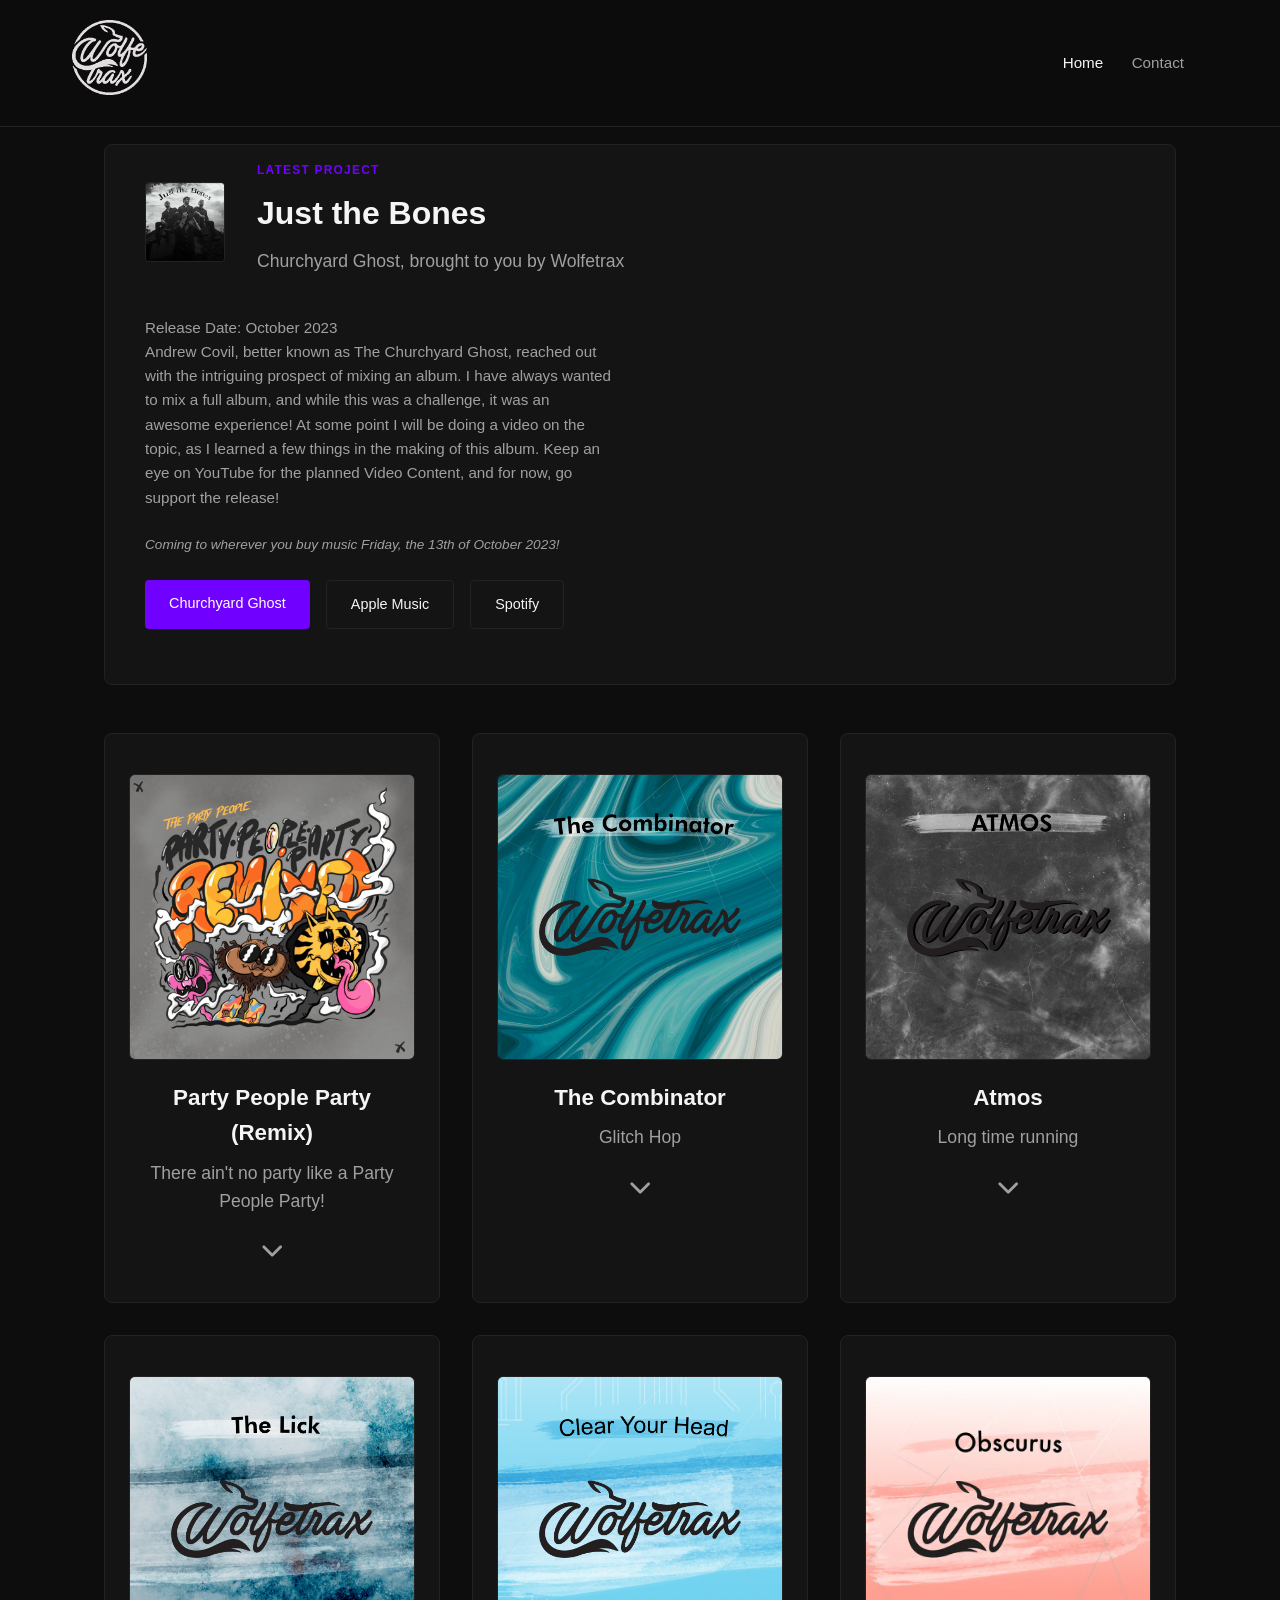
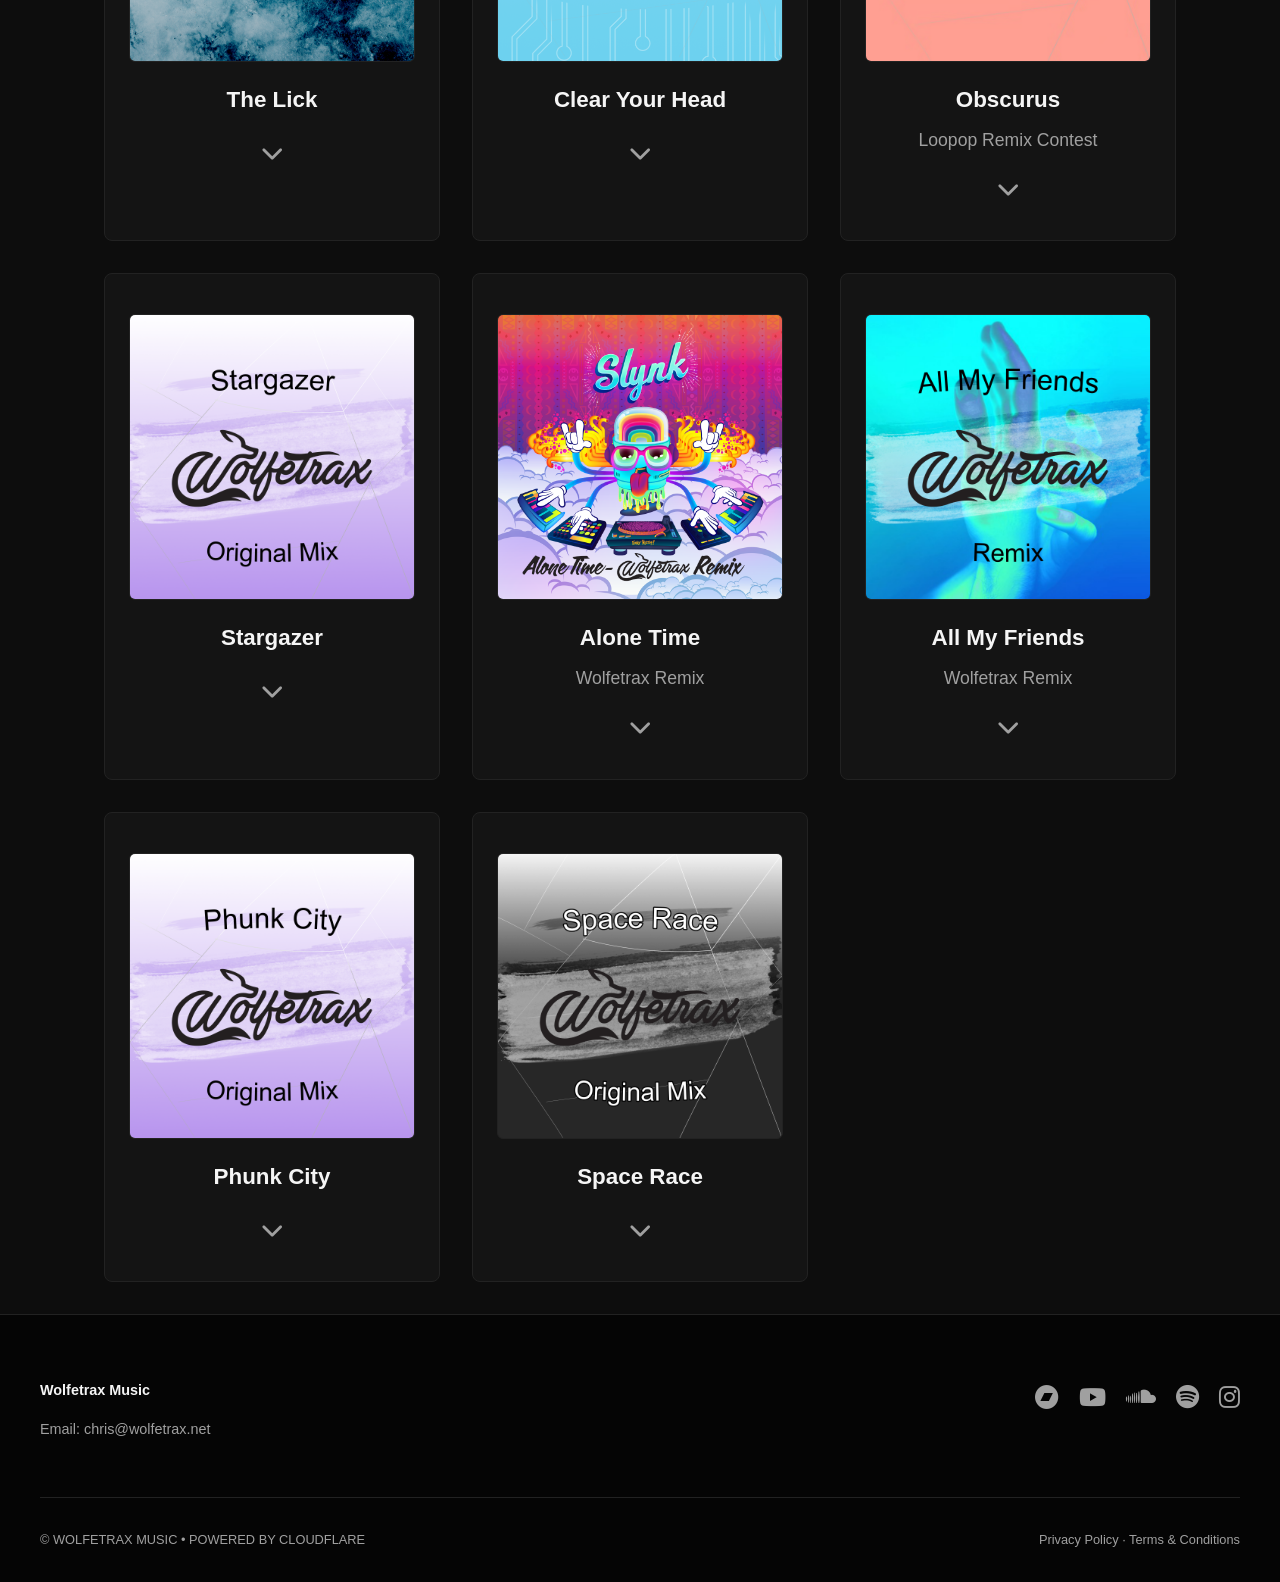
==== index.html @ 2e549b73 "version two?" ====
<!DOCTYPE html>
<html lang="en">
<head>
    <meta charset="UTF-8">
    <meta name="viewport" content="width=device-width, initial-scale=1.0">
    <title>Wolfetrax</title>
    <link rel="stylesheet" href="style.css">
    <link rel="stylesheet" href="https://cdnjs.cloudflare.com/ajax/libs/font-awesome/6.4.0/css/all.min.css">
</head>
<body>

    <header class="site-header">
        <div class="header-container">
            <a href="https://www.wolfetrax.net" class="logo"><img src="assets/branding/LogovFinal/wt whiteish small.png" height="75rem"></a>
            <!-- <a href="assets/branding/LogovFinal/wolfetrax temp logo small.PNG" class="logo">Wolfetrax</a> -->
            <nav class="main-nav">
                <a href="index.html" class="nav-link active">Home</a>
                <a href="contact.html" class="nav-link">Contact</a>
            </nav>
            <!-- <div class="cart-status"> -->
                <!-- <a href="#" class="cart-link">Cart <span class="cart-count">0</span></a> -->
            <!-- </div> -->
        </div>
    </header>

    <!-- <section class="hero-section">
        <div class="hero-content">
            <h1 class="hero-title">Wolfetrax</h1>
            <p class="hero-subtitle">Music production, remixes, and sound design portfolio.</p>
            <div class="scroll-indicator">
                <span>Scroll</span>
                <i class="fa-solid fa-chevron-down"></i>
            </div>
        </div>
    </section> -->

    <main class="portfolio-container">

        <!-- Featured Project Section -->
        <article class="project-card featured static-track">
            <div class="static-header-layout">
                <div class="track-header-layout">
                    <img src="assets/albumart/JustTheBones/Churchyard Ghost Just the Bones Album Art Square 500x500.jpg" alt="Just the Bones Album Art" class="track-thumbnail">
                    <div class="track-header-text">
                        <span class="project-category">Latest Project</span>
                        <h2 class="project-title">Just the Bones</h2>
                        <p class="project-subtitle">Churchyard Ghost, brought to you by Wolfetrax</p>
                    </div>
                </div>
            </div>

            <div class="static-content">
                <div class="project-info">
                        <p class="project-description">Release Date: October 2023<br>
                            Andrew Covil, better known as The Churchyard Ghost, reached out with the intriguing prospect of mixing an album. I have always wanted to mix a full album, and while this was a challenge, it was an awesome experience! At some point I will be doing a video on the topic, as I learned a few things in the making of this album. Keep an eye on YouTube for the planned Video Content, and for now, go support the release!
                        </p>
                            <div class="project-meta">Coming to wherever you buy music Friday, the 13th of October 2023!</div>
                        <div class="project-links">
                            <a href="http://churchyardghost.com/" class="btn btn-primary">Churchyard Ghost</a>
                            <a href="https://music.apple.com/us/artist/the-churchyard-ghost/1567144729" class="btn btn-secondary">Apple Music</a>
                            <a href="https://open.spotify.com/album/6fnKxf0xtX8yKI88T7zz54" class="btn btn-secondary">Spotify</a>
                        </div>
                </div>
                <!-- <div class="project-media">
                    <div class="audio-player-mock">
                        <div class="mock-header">The Churchyard Ghost - Top Tracks</div>
                            <ol class="track-list">
                                <li><span>1. GOD DAMN</span><span class="track-duration">02:36</span></li>
                                <li><span>2. Feed the Beast</span><span class="track-duration">03:28</span></li>
                                <li><span>3. Low On Vacancy</span><span class="track-duration">03:19</span></li>
                                <li><span>4. Sirens</span><span class="track-duration">03:56</span></li>
                                <li><span>5. Harvester</span><span class="track-duration">03:00</span></li>
                            </ol>
                        <div class="mock-controls">
                                <button class="btn-play-mock"><i class="fa-solid fa-play"></i> Preview on Spotify</button>
                        </div>
                    </div>
                </div> -->
                <iframe data-testid="embed-iframe" 
                    style="border-radius:12px" 
                    src="https://open.spotify.com/embed/album/6fnKxf0xtX8yKI88T7zz54?utm_source=generator&theme=0" 
                    width="100%" 
                    height="352" 
                    frameBorder="0" 
                    allowfullscreen="" 
                    llow="autoplay; clipboard-write; encrypted-media; fullscreen; picture-in-picture" 
                    loading="lazy"></iframe>
                <!-- </div> -->
            </div>
        </article>

        <!-- Portfolio Grid Section -->

        <div class="portfolio-grid">

            <!-- Item 1 -->
            <article class="project-card expandable-track">
                <div class="expandable-trigger">
                    <div class="track-header-layout vertical">
                        <img src="assets/albumart/PartyPeopleParty/PPP WT Remix Album Art Square.png" alt="Party People Party Artwork" class="track-thumbnail large">
                        <div class="track-header-text">
                            <h3 class="project-title">Party People Party (Remix)</h3>
                            <p class="project-subtitle">There ain't no party like a Party People Party!</p>
                        </div>
                    </div>
                    <div class="expand-icon-container">
                        <i class="fa-solid fa-chevron-down expand-icon"></i>
                    </div>
                </div>
                
                <div class="expandable-content">
                    <div class="expanded-grid">
                        <div class="project-info">
                            <p class="project-description">Release Date: January 2023<br>This remix was a blast to work on! Early last year, Dan emailed me and asked me if I'd like to flip their jam, and I said yes! Check out the release at all the links below, and check out The Party People at all the usual places.</p>
                        </div>
                        <div class="project-links">
                            <a href="https://youtu.be/V2L-k3HCGS0" class="btn btn-small">Track Breakdown</a>
                            <a href="https://fanlink.to/partypeoplepartyremixed" class="btn btn-small">Store Links</a>
                            <a href="https://thepartypeople.bandcamp.com/album/party-people-party-remixed" class="btn btn-small">Bandcamp</a>
                        </div>
                    </div>
                </div>
            </article>

            <!-- Item 2 -->
            <article class="project-card expandable-track">
                <div class="expandable-trigger">
                    <div class="track-header-layout vertical">
                        <img src="assets/albumart/TheCombinator/Square Album Art Wolfetrax.png" alt="The Combinator Artwork" class="track-thumbnail large">
                        <div class="track-header-text">
                            <h3 class="project-title">The Combinator</h3>
                            <p class="project-subtitle">Glitch Hop</p>
                        </div>
                    </div>
                    <div class="expand-icon-container">
                        <i class="fa-solid fa-chevron-down expand-icon"></i>
                    </div>
                </div>

                <div class="expandable-content">
                    <div class="expanded-grid">
                    <p class="project-description">Release Date: August 2022<br>I've been writing music for a while, and one of my first hardware synths was a Moog Subsequent 37. It's a fantastic little piece of gear, with tons of sonic potential. This month, I'm proud to present a project that really shows off a lot of what the Sub 37 can do!</p>
                    <div class="project-links">
                        <!-- <a href="https://youtu.be/UmnSQWMp4zo" class="btn btn-small">YouTube</a> -->
                        <a href="https://distrokid.com/hyperfollow/wolfetrax/the-combinator" class="btn btn-small">Store Links</a>
                        <a href="https://wolfetrax.bandcamp.com/track/the-combinator" class="btn btn-small">Bandcamp</a>
                        <a href="https://soundcloud.com/wolfetrax/the-combinator?utm_source=clipboard&utm_campaign=wtshare&utm_medium=widget&utm_content=https%253A%252F%252Fsoundcloud.com%252Fwolfetrax%252Fthe-combinator" class="btn btn-small">Soundcloud</a>
                    </div>
                    </div>
                </div>
            </article>

            <!-- Item 3 -->
            <article class="project-card expandable-track">
                <div class="expandable-trigger">
                    <div class="track-header-layout vertical">
                        <img src="assets/albumart/Atmos/ATMOS Square Album Art 2160x2160.png" alt="Atmos Artwork" class="track-thumbnail large">
                        <div class="track-header-text">
                            <h3 class="project-title">Atmos</h3>
                            <p class="project-subtitle">Long time running</p>
                        </div>
                    </div>
                    <div class="expand-icon-container">
                        <i class="fa-solid fa-chevron-down expand-icon"></i>
                    </div>
                </div>

                <div class="expandable-content">
                    <div class="expanded-grid">
                    <p class="project-description">Release Date: March 2022<br>Five years ago, I wrote a song. As I grew as an artist, the song came along with me and grew too. It has been through countless revisions (42 major revisions in actuality). By the end of the writing process what I had written wasn't truly a song, it was my journey.</p>
                    <div class="project-links">
                        <a href="https://youtu.be/UmnSQWMp4zo" class="btn btn-small">YouTube</a>
                        <a href="https://distrokid.com/hyperfollow/wolfetrax/atmos" class="btn btn-small">Store Links</a>
                        <a href="https://wolfetrax.bandcamp.com/track/atmos" class="btn btn-small">Bandcamp</a>
                    </div>
                    </div>
                </div>
            </article>

            <!-- Item 4 -->
            <article class="project-card expandable-track">
                <div class="expandable-trigger">
                    <div class="track-header-layout vertical">
                        <img src="assets/albumart/TheLick/The Lick Album Art 2160x2160.png" alt="The Lick Artwork" class="track-thumbnail large">
                        <div class="track-header-text">
                            <h3 class="project-title">The Lick</h3>
                            <!-- <p class="project-subtitle">Glitch Hop</p> -->
                        </div>
                    </div>
                    <div class="expand-icon-container">
                        <i class="fa-solid fa-chevron-down expand-icon"></i>
                    </div>
                </div>

                <div class="expandable-content">
                    <div class="expanded-grid">
                    <p class="project-description">Release Date: February 2022<br>This track goes out to all my new fans. I've really enjoyed seeing people listen to and share my music over the last few months. If you'd like to support my music, the store links are in the middle, but you can also pay what you wish on Bandcamp.</p>
                    <div class="project-links">
                        <a href="https://youtu.be/mO8TX_Hptbc" class="btn btn-small">YouTube</a>
                        <a href="https://distrokid.com/hyperfollow/wolfetrax/the-lick" class="btn btn-small">Store Links</a>
                        <a href="https://wolfetrax.bandcamp.com/track/the-lick" class="btn btn-small">Bandcamp</a>
                        <a href="https://www.youtube.com/watch?v=NhOGDNPI0zE" class="btn btn-small">Glitch Hop Community</a>
                    </div>
                    </div>
                </div>
            </article>

            <!-- Item 5 -->
            <article class="project-card expandable-track">
                <div class="expandable-trigger">
                    <div class="track-header-layout vertical">
                        <img src="assets/albumart/ClearYourHead/Square Album Art.png" alt="Clear Your Head Artwork" class="track-thumbnail large">
                        <div class="track-header-text">
                            <h3 class="project-title">Clear Your Head</h3>
                            <!-- <p class="project-subtitle">Glitch Hop</p> -->
                        </div>
                    </div>
                    <div class="expand-icon-container">
                        <i class="fa-solid fa-chevron-down expand-icon"></i>
                    </div>
                </div>

                <div class="expandable-content">
                    <div class="expanded-grid">
                    <!-- <p class="project-description"></p> -->
                    <p class="project-description">Release Date: December 2021<br>This track has been on my mind for a few years. It's about chilling out and remembering to relax once in a while, and represents my struggle to do so for the past few months. This song is about clearing your head in order to perform at your best. I hope you can take away some lessons from my experiences with work ethic and all that, but until then, please enjoy this release to the fullest! <br>I'll see you all next month with some more music :D<br>-Chris
                    </p>
                    <div class="project-links">
                        <a href="https://youtu.be/FFsYMyvxgUQ?si=b5XXz2elyUKsyc84" class="btn btn-small">YouTube</a>
                        <!-- <a href="#" class="btn btn-small">Store Links</a> -->
                        <a href="https://wolfetrax.bandcamp.com/track/clear-your-head" class="btn btn-small">Bandcamp</a>
                    </div>
                    </div>
                </div>
            </article>

            <!-- Item 6 -->
            <article class="project-card expandable-track">
                <div class="expandable-trigger">
                    <div class="track-header-layout vertical">
                        <img src="assets/albumart/Obscurus/Obscurus.avif" alt="Obscurus Artwork" class="track-thumbnail large">
                        <div class="track-header-text">
                            <h3 class="project-title">Obscurus</h3>
                            <p class="project-subtitle">Loopop Remix Contest</p>
                        </div>
                    </div>
                    <div class="expand-icon-container">
                        <i class="fa-solid fa-chevron-down expand-icon"></i>
                    </div>
                </div>

                <div class="expandable-content">
                    <div class="expanded-grid">
                    <p class="project-description">Release Date: October 2021<br>This track has been on my mind for a few years. It's about chilling out and remembering to relax once in a while, and represents my struggle to do so for the past few months. This song is about clearing your head in order to perform at your best. I hope you can take away some lessons from my experiences with work ethic and all that, but until then, please enjoy this release to the fullest! 
                    </p>
                        <p class="project-description">I'll see you all next month with some more music :D</p>
                    <p class="project-description">-Chris</p>
                    <div class="project-links">
                        <a href="https://youtu.be/Zyb2UEw-WMU" class="btn btn-small">YouTube</a>
                        <!-- <a href="#" class="btn btn-small">Store Links</a> -->
                        <a href="https://wolfetrax.bandcamp.com/track/obscurus" class="btn btn-small">Bandcamp</a>
                    </div>
                    </div>
                </div>
            </article>

            <!-- Item 7 -->
            <article class="project-card expandable-track">
                <div class="expandable-trigger">
                    <div class="track-header-layout vertical">
                        <img src="assets/albumart/Stargazer/Stargazer Original Mix Artwork.png" alt="Stargazer Artwork" class="track-thumbnail large">
                        <div class="track-header-text">
                            <h3 class="project-title">Stargazer</h3>
                            <!-- <p class="project-subtitle">Original Mix</p> -->
                            <!-- <p class="project-description">Here is a description</p> -->
                        </div>
                    </div>
                    <div class="expand-icon-container">
                        <i class="fa-solid fa-chevron-down expand-icon"></i>
                    </div>
                </div>

                <div class="expandable-content">
                    <div class="expanded-grid">

                    <!-- <iframe width="100%" height="300" scrolling="no" frameborder="no" allow="autoplay; encrypted-media" src="https://w.soundcloud.com/player/?url=https%3A//api.soundcloud.com/tracks/soundcloud%253Atracks%253A902540689&color=%23ff5500&auto_play=false&hide_related=false&show_comments=true&show_user=true&show_reposts=false&show_teaser=true&visual=true"></iframe><div style="font-size: 10px; color: #cccccc;line-break: anywhere;word-break: normal;overflow: hidden;white-space: nowrap;text-overflow: ellipsis; font-family: Interstate,Lucida Grande,Lucida Sans Unicode,Lucida Sans,Garuda,Verdana,Tahoma,sans-serif;font-weight: 100;"><a href="https://soundcloud.com/wolfetrax" title="wolfetrax" target="_blank" style="color: #cccccc; text-decoration: none;">wolfetrax</a> · <a href="https://soundcloud.com/wolfetrax/stargazer" title="Stargazer (Free Download)" target="_blank" style="color: #cccccc; text-decoration: none;">Stargazer (Free Download)</a></div> -->

                    <p class="project-description">Release Date: August 2021<br>Stargazer is a tune that started out as a sample pack competition, but ended upt getting it's own VIP mix. Check it out at the links below!</p>
                    <div class="project-links">
                        <a href="https://www.youtube.com/watch?v=sSduZeY8Fe8" class="btn btn-small">YouTube</a>
                        <a href="https://wolfetrax.bandcamp.com/album/vip-mixes" class="btn btn-small">Bandcamp</a>
                        <a href="https://soundcloud.com/wolfetrax/stargazer" class="btn btn-small">Soundcloud</a>
                        <!-- <a href="#" class="btn btn-small">Spotify</a> -->
                        <!-- <a href="#" class="btn btn-small">Store Links</a> -->

                    </div>
                    </div>
                </div>
            </article>

            <!-- Item 8 -->
            <article class="project-card expandable-track">
                <div class="expandable-trigger">
                    <div class="track-header-layout vertical">
                        <img src="assets/albumart/AloneTime/Alone Time WT Remix Artwork.png" alt="Alone Time Artwork" class="track-thumbnail large">
                        <div class="track-header-text">
                            <h3 class="project-title">Alone Time</h3>
                            <p class="project-subtitle">Wolfetrax Remix</p>
                        </div>
                    </div>
                    <div class="expand-icon-container">
                        <i class="fa-solid fa-chevron-down expand-icon"></i>
                    </div>
                </div>

                <div class="expandable-content">
                    <div class="expanded-grid">
                    <p class="project-description">Release Date: January 2020<br>I was fortunate enough to be allowed to make a remix of DJ Slynk's track "Alone Time", and even got blessings from the man himself to release it! Enjoy my take on this funky tune!</p>
                        <div class="project-links">
                            <a href="https://www.youtube.com/watch?v=_NcxYPPHLcI" class="btn btn-small">YouTube</a>
                            <!-- <a href="#" class="btn btn-small">Bandcamp</a> -->
                            <a href="https://soundcloud.com/wolfetrax/alonetime" class="btn btn-small">Soundcloud</a>
                            <!-- <a href="#" class="btn btn-small">Store Links</a> -->
                        </div>
                    </div>
                </div>
            </article>
            <!-- Item 9 -->
            <article class="project-card expandable-track">
                <div class="expandable-trigger">
                    <div class="track-header-layout vertical">
                        <img src="assets/albumart/AMF/All My Friends Wolfetrax Remix Artwork.png" alt="AMF Artwork" class="track-thumbnail large">
                        <div class="track-header-text">
                            <h3 class="project-title">All My Friends</h3>
                            <p class="project-subtitle">Wolfetrax Remix</p>
                        </div>
                    </div>
                    <div class="expand-icon-container">
                        <i class="fa-solid fa-chevron-down expand-icon"></i>
                    </div>
                </div>

                <div class="expandable-content">
                    <div class="expanded-grid">
                    <p class="project-description">Release Date: January 2020<br>Project Description goes here</p>
                        <div class="project-links">
                            <a href="#" class="btn btn-small">YouTube</a>
                        <a href="https://wolfetrax.bandcamp.com/album/vip-mixes" class="btn btn-small">Bandcamp</a>
                            <a href="https://soundcloud.com/wolfetrax/amfsngremix" class="btn btn-small">Soundcloud</a>
                            <!-- <a href="#" class="btn btn-small">Store Links</a> -->
                        </div>
                    </div>
                </div>
            </article>

            <!-- Item 10 -->
            <article class="project-card expandable-track">
                <div class="expandable-trigger">
                    <div class="track-header-layout vertical">
                        <img src="assets/albumart/PhunkCity/Phunk City Original Mix Artwork.png" alt="Project Artwork" class="track-thumbnail large">
                        <div class="track-header-text">
                            <h3 class="project-title">Phunk City</h3>
                            <!-- <p class="project-subtitle">Project Subtitle</p>
                            <p class="project-description">Here is a description</p> -->
                        </div>
                    </div>
                    <div class="expand-icon-container">
                        <i class="fa-solid fa-chevron-down expand-icon"></i>
                    </div>
                </div>

                <div class="expandable-content">
                    <div class="expanded-grid">
                        <p class="project-description">Release Date: September 2019<br>Project Description goes here</p>
                        <div class="project-links">
                            <a href="#" class="btn btn-small">YouTube</a>
                        <a href="https://wolfetrax.bandcamp.com/album/vip-mixes" class="btn btn-small">Bandcamp</a>
                            <a href="#" class="btn btn-small">Spotify</a>
                            <a href="#" class="btn btn-small">Store Links</a>
                        </div>
                    </div>
                </div>
            </article>

            <!-- Item 11 -->
            <article class="project-card expandable-track">
                <div class="expandable-trigger">
                    <div class="track-header-layout vertical">
                        <img src="assets/albumart/SpaceRace/Space Race Original Mix Artwork.png" alt="Project Artwork" class="track-thumbnail large">
                        <div class="track-header-text">
                            <h3 class="project-title">Space Race</h3>
                        </div>
                    </div>
                    <div class="expand-icon-container">
                        <i class="fa-solid fa-chevron-down expand-icon"></i>
                    </div>
                </div>

                <div class="expandable-content">
                    <div class="expanded-grid">
                    <p class="project-description">Release Date: September 2018<br>This was one of the first tunes I got on Glitch Hop Community, have a gander!</p>
                        <div class="project-links">
                            <a href="https://www.youtube.com/watch?v=N2w6rHtlTlE" class="btn btn-small">YouTube (GHC)</a>
                            <a href="https://www.youtube.com/watch?v=uM8Iiungres" class="btn btn-small">YouTube (My Channel)</a>
                            <!-- <a href="#" class="btn btn-small">Store Links</a> -->
                        </div>
                    </div>
                </div>
            </article>

            <!-- Item N -->
            <!-- <article class="project-card expandable-track">
                <div class="expandable-trigger">
                    <div class="track-header-layout vertical">
                        <img src="#" alt="Project Artwork" class="track-thumbnail large">
                        <div class="track-header-text">
                            <h3 class="project-title">Project Title</h3>
                            <p class="project-subtitle">Project Subtitle</p>
                            <p class="project-description">Here is a description</p>
                        </div>
                    </div>
                    <div class="expand-icon-container">
                        <i class="fa-solid fa-chevron-down expand-icon"></i>
                    </div>
                </div>

                <div class="expandable-content">
                    <div class="expanded-grid">
                    <p class="project-description">Project Description goes here</p>
                        <div class="project-links">
                            <a href="#" class="btn btn-small">YouTube</a>
                            <a href="#" class="btn btn-small">Bandcamp</a>
                            <a href="#" class="btn btn-small">Spotify</a>
                            <a href="#" class="btn btn-small">Store Links</a>
                        </div>
                    </div>
                </div>
            </article> -->

            
        </div>
    </main>

    <footer class="site-footer">
        <div class="footer-container">
            <div class="footer-info">
                <h4>Wolfetrax Music</h4>
                <p>Email: <a href="mailto:chris@wolfetrax.net">chris@wolfetrax.net</a></p>
            </div>
            <div class="footer-socials">
                <a href="https://wolfetrax.bandcamp.com/" aria-label="Bandcamp"><i class="fa-brands fa-bandcamp"></i></a>
                <a href="https://www.youtube.com/channel/UCOQJxZuRbGfU3e4-d-n2UJA" aria-label="YouTube"><i class="fa-brands fa-youtube"></i></a>
                <a href="http://soundcloud.com/wolfetrax" aria-label="SoundCloud"><i class="fa-brands fa-soundcloud"></i></a>
                <a href="https://open.spotify.com/artist/1rOgUH9gs3npZ9wzS5w8Zh" aria-label="Spotify"><i class="fa-brands fa-spotify"></i></a>
                <a href="http://instagram.com/wolfetraxmusic" aria-label="Instagram"><i class="fa-brands fa-instagram"></i></a>
                <!-- <a href="https://www.facebook.com/pg/wolfetrax" aria-label="Facebook"><i class="fa-brands fa-instagram"></i></a> -->
            </div>
            <div class="footer-credits">
                <p>&copy; WOLFETRAX MUSIC • POWERED BY CLOUDFLARE</p>
                <p><a href="#">Privacy Policy</a> · <a href="#">Terms & Conditions</a></p>
            </div>
        </div>
    </footer>

    <script src="script.js"></script>
</body>
</html>
---- style.css ----
:root {
    --bg-color: #0d0d0d;
    --card-bg: #141414;
    --text-primary: #f5f5f5;
    --text-muted: #a0a0a0;
    --accent-color: #7000ff;
    --accent-hover: #5200c4;
    --border-color: #222222;
    --font-stack: -apple-system, BlinkMacSystemFont, "Segoe UI", Roboto, Helvetica, Arial, sans-serif;
}

* {
    box-sizing: border-box;
    margin: 0;
    padding: 0;
}

body {
    background-color: var(--bg-color);
    color: var(--text-primary);
    font-family: var(--font-stack);
    line-height: 1.6;
    overflow-x: hidden;
}

a {
    color: inherit;
    text-decoration: none;
    transition: color 0.2s ease;
}

/* Header and Navigation */
.site-header {
    position: fixed;
    top: 0;
    left: 0;
    width: 100%;
    z-index: 1000;
    background-color: rgba(13, 13, 13, 0.85);
    backdrop-filter: blur(10px);
    border-bottom: 1px solid var(--border-color);
}

.header-container {
    max-width: 1200px;
    margin: 0 auto;
    padding: 1.25rem 2rem;
    display: flex;
    justify-content: space-between;
    align-items: center;
}

.logo {
    font-size: 1.5rem;
    font-weight: 700;
    letter-spacing: -0.05em;
}

.main-nav .nav-link {
    margin-right: 1.5rem;
    font-size: 0.95rem;
    color: var(--text-muted);
}

.main-nav .nav-link:hover, 
.main-nav .nav-link.active {
    color: var(--text-primary);
}

.cart-count {
    background-color: var(--border-color);
    padding: 0.2rem 0.5rem;
    border-radius: 12px;
    font-size: 0.8rem;
    margin-left: 0.25rem;
}

/* Hero Section */
/* .hero-section {
    height: 100vh;
    display: flex;
    align-items: center;
    justify-content: center;
    text-align: center;
    background: linear-gradient(180deg, rgba(13,13,13,0.2) 0%, rgba(13,13,13,1) 100%);
    padding: 0 1rem;
}

.hero-title {
    font-size: 4rem;
    font-weight: 800;
    letter-spacing: -0.02em;
    margin-bottom: 0.5rem;
}

.hero-subtitle {
    font-size: 1.25rem;
    color: var(--text-muted);
    max-width: 600px;
    margin: 0 auto 2rem;
}

.scroll-indicator {
    display: flex;
    flex-direction: column;
    align-items: center;
    gap: 0.5rem;
    color: var(--text-muted);
    font-size: 0.85rem;
    cursor: pointer;
    animation: bounce 2s infinite;
} */

/* Portfolio Layout Infrastructure */
.portfolio-container {
    max-width: 1200px;
    margin: 0 auto;
    padding: 9rem 4rem 2rem;
}

.project-card {
    background-color: var(--card-bg);
    border: 1px solid var(--border-color);
    border-radius: 8px;
    padding: 1rem 2.5rem;
    margin-bottom: 3rem;
    transition: border-color 0.2s ease, grid-column 0.3s ease, padding 0.3s ease;
    display: flex;
    flex-direction: column;
}

.project-card:hover {
    border-color: #333;
}

/* Interactive Accordion Layout Classes */
.expandable-trigger {
    display: flex;
    flex-direction: column;
    align-items: center;
    text-align: center;
    gap: 1rem;
    cursor: pointer;
    padding: 1rem 0;
    user-select: none;
    width: 100%;
}

.track-header-layout {
    display: flex;
    align-items: center;
    gap: 2rem;
}

.track-header-layout.vertical {
    flex-direction: column;
    align-items: center;
    gap: 1.25rem;
    width: 100%;
}

.open .track-header-layout.vertical {
    flex-direction: row;
    align-items: center;
    gap: 2rem;
}

.open .track-thumbnail.large {
    width: 80px;
    height: 80px;
}

/* Media Image Rendering */
.track-thumbnail {
    width: 80px;
    height: 80px;
    object-fit: cover;
    border-radius: 4px;
    background-color: #222;
    border: 1px solid var(--border-color);
}

.track-thumbnail.large {
    width: 100%;
    height: auto;
    aspect-ratio: 1 / 1;
    border-radius: 6px;
}

.expand-icon-container {
    display: flex;
    align-items: center;
    justify-content: center;
    color: var(--text-muted);
    font-size: 1.4rem;
}

.expand-icon-container .view-text {
    display: none;
}

.expand-icon {
    transition: transform 0.3s cubic-bezier(0.4, 0, 0.2, 1);
}

/* Animation Engine State Transitions */
.expandable-content {
    max-height: 0;
    overflow: hidden;
    transition: max-height 0.3s cubic-bezier(0.4, 0, 0.2, 1), padding 0.3s ease;
    opacity: 0;
    transition: max-height 0.3s ease, opacity 0.2s ease;
}

.expandable-track.open .expandable-content {
    opacity: 1;
    padding-top: 1.5rem;
    padding-bottom: 1rem;
}

.expandable-track.open .expand-icon {
    transform: rotate(180deg);
}

/* Expanded Grid Structures */
.expanded-grid {
    display: grid;
    grid-template-columns: 1fr;
    gap: 1.5rem;
    align-items: start;
}

/* Featured Horizontal Layout */
.project-card.featured,
.project-card.static-track {
    margin-bottom: 3rem;
    width: 100%;
}

.project-card.featured .static-header-layout {
    margin-bottom: 2rem;
    width: 100%;
}

.project-card.featured .static-content,
.static-content {
    display: grid !important;
    grid-template-columns: 1fr 1fr !important;
    gap: 3rem !important;
    align-items: start !important;
    opacity: 1 !important;
    width: 100%;
}

.project-card.featured .expandable-content {
    padding-top: 0;
}


.open .expanded-grid, 
.project-card.featured.open .expanded-grid,
.static-content .expanded-grid {
    grid-template-columns: 1fr 1fr;
    gap: 3rem;
}



.project-category {
    text-transform: uppercase;
    font-size: 0.75rem;
    letter-spacing: 0.1em;
    color: var(--accent-color);
    font-weight: 600;
    display: block;
    margin-bottom: 0.5rem;
}

.project-title {
    font-size: 2rem;
    margin-bottom: 0.5rem;
    font-weight: 700;
}

.project-subtitle {
    font-size: 1.1rem;
    color: var(--text-muted);
    margin-bottom: 0.5rem;
}

.project-description {
    color: var(--text-muted);
    margin-bottom: 1.5rem;
    font-size: 0.95rem;
}

.project-meta {
    font-size: 0.85rem;
    font-style: italic;
    color: var(--text-muted);
    margin-bottom: 1.5rem;
}

/* Multi-Column Grid System */
.portfolio-grid {
    display: grid;
    grid-template-columns: repeat(3, 1fr);
    gap: 2rem;
}

.portfolio-grid .project-card {
    margin-bottom: 0;
    padding: 1.5rem;
}

.portfolio-grid .project-card.static-track {
    grid-column: 1 / -1;
    padding: 2.5rem;
}

.portfolio-grid .project-card.open {
    grid-column: span 2;
    padding: 2.5rem;
}

.portfolio-grid .project-title {
    font-size: 1.4rem;
}

/* Interface Core Components */
.project-links {
    display: flex;
    gap: 1rem;
    flex-wrap: wrap;
    margin-top: 1.5rem;
}

.btn {
    display: inline-block;
    padding: 0.75rem 1.5rem;
    border-radius: 4px;
    font-size: 0.9rem;
    font-weight: 500;
    cursor: pointer;
    text-align: center;
}

.btn-primary {
    background-color: var(--accent-color);
    color: #fff;
}

.btn-primary:hover {
    background-color: var(--accent-hover);
}

.btn-secondary {
    background-color: transparent;
    border: 1px solid var(--border-color);
}

.btn-secondary:hover {
    background-color: rgba(255, 255, 255, 0.05);
}

.btn-small {
    padding: 0.5rem 1rem;
    font-size: 0.8rem;
    border: 1px solid var(--border-color);
    background-color: rgba(255, 255, 255, 0.02);
}

.btn-small:hover {
    background-color: rgba(255, 255, 255, 0.07);
    border-color: #444;
}

/* Media Sub-component Player Engine */
.audio-player-mock {
    background-color: #050505;
    border: 1px solid var(--border-color);
    border-radius: 6px;
    padding: 1.5rem;
}

.mock-header {
    font-size: 0.85rem;
    font-weight: 600;
    margin-bottom: 1rem;
    color: var(--text-muted);
}

.track-list {
    list-style: none;
}

.track-list li {
    display: flex;
    justify-content: space-between;
    padding: 0.5rem 0;
    border-bottom: 1px solid #111;
    font-size: 0.9rem;
}

.track-duration {
    color: var(--text-muted);
}

.mock-controls {
    margin-top: 1.5rem;
}

.btn-play-mock {
    width: 100%;
    background-color: #1ed760;
    color: #000;
    border: none;
    padding: 0.6rem;
    border-radius: 20px;
    font-weight: 600;
    cursor: pointer;
}

/* Footer Section Structures */
.site-footer {
    background-color: #050505;
    border-top: 1px solid var(--border-color);
    padding: 4rem 2rem 2rem;
    font-size: 0.9rem;
    color: var(--text-muted);
}

.footer-container {
    max-width: 1200px;
    margin: 0 auto;
    display: grid;
    grid-template-columns: 2fr 1fr;
    gap: 3rem;
}

.footer-info h4 {
    color: var(--text-primary);
    margin-bottom: 1rem;
}

.footer-info p {
    margin-bottom: 0.5rem;
}

.footer-socials {
    display: flex;
    gap: 1.25rem;
    font-size: 1.5rem;
    justify-content: flex-end;
    align-items: flex-start;
}

.footer-socials a:hover {
    color: var(--text-primary);
}

.footer-credits {
    grid-column: 1 / -1;
    border-top: 1px solid var(--border-color);
    padding-top: 2rem;
    display: flex;
    justify-content: space-between;
    font-size: 0.8rem;
}

@keyframes bounce {
    0%, 20%, 50%, 80%, 100% { transform: translateY(0); }
    40% { transform: translateY(-10px); }
    60% { transform: translateY(-5px); }
}

/* Responsive Viewports */
@media (max-width: 768px) {
    .expanded-grid {
        grid-template-columns: 1fr;
        gap: 2rem;
    }
    .track-header-layout {
        gap: 1rem;
    }
    .footer-container {
        grid-template-columns: 1fr;
        gap: 2rem;
    }
    .footer-socials {
        justify-content: flex-start;
    }
    .footer-credits {
        flex-direction: column;
        gap: 1rem;
    }
    .hero-title {
        font-size: 2.5rem;
    }
}
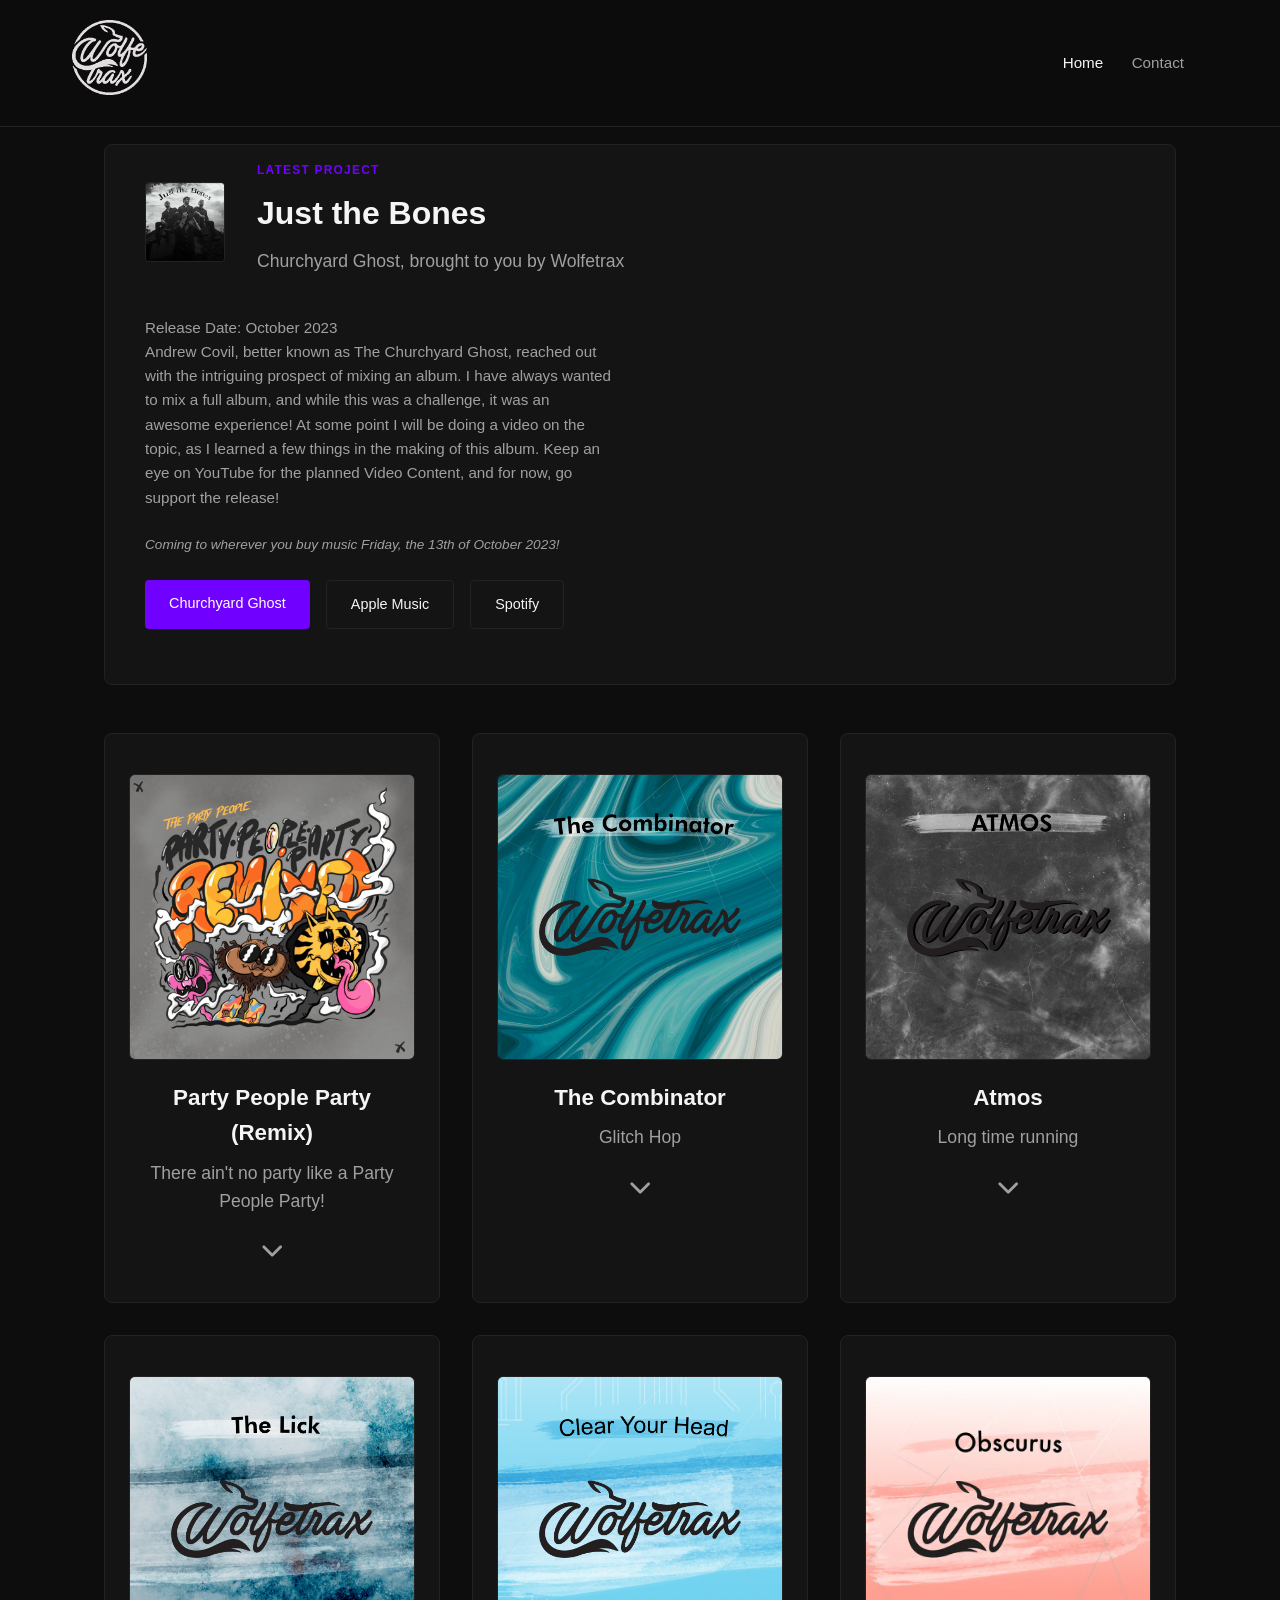
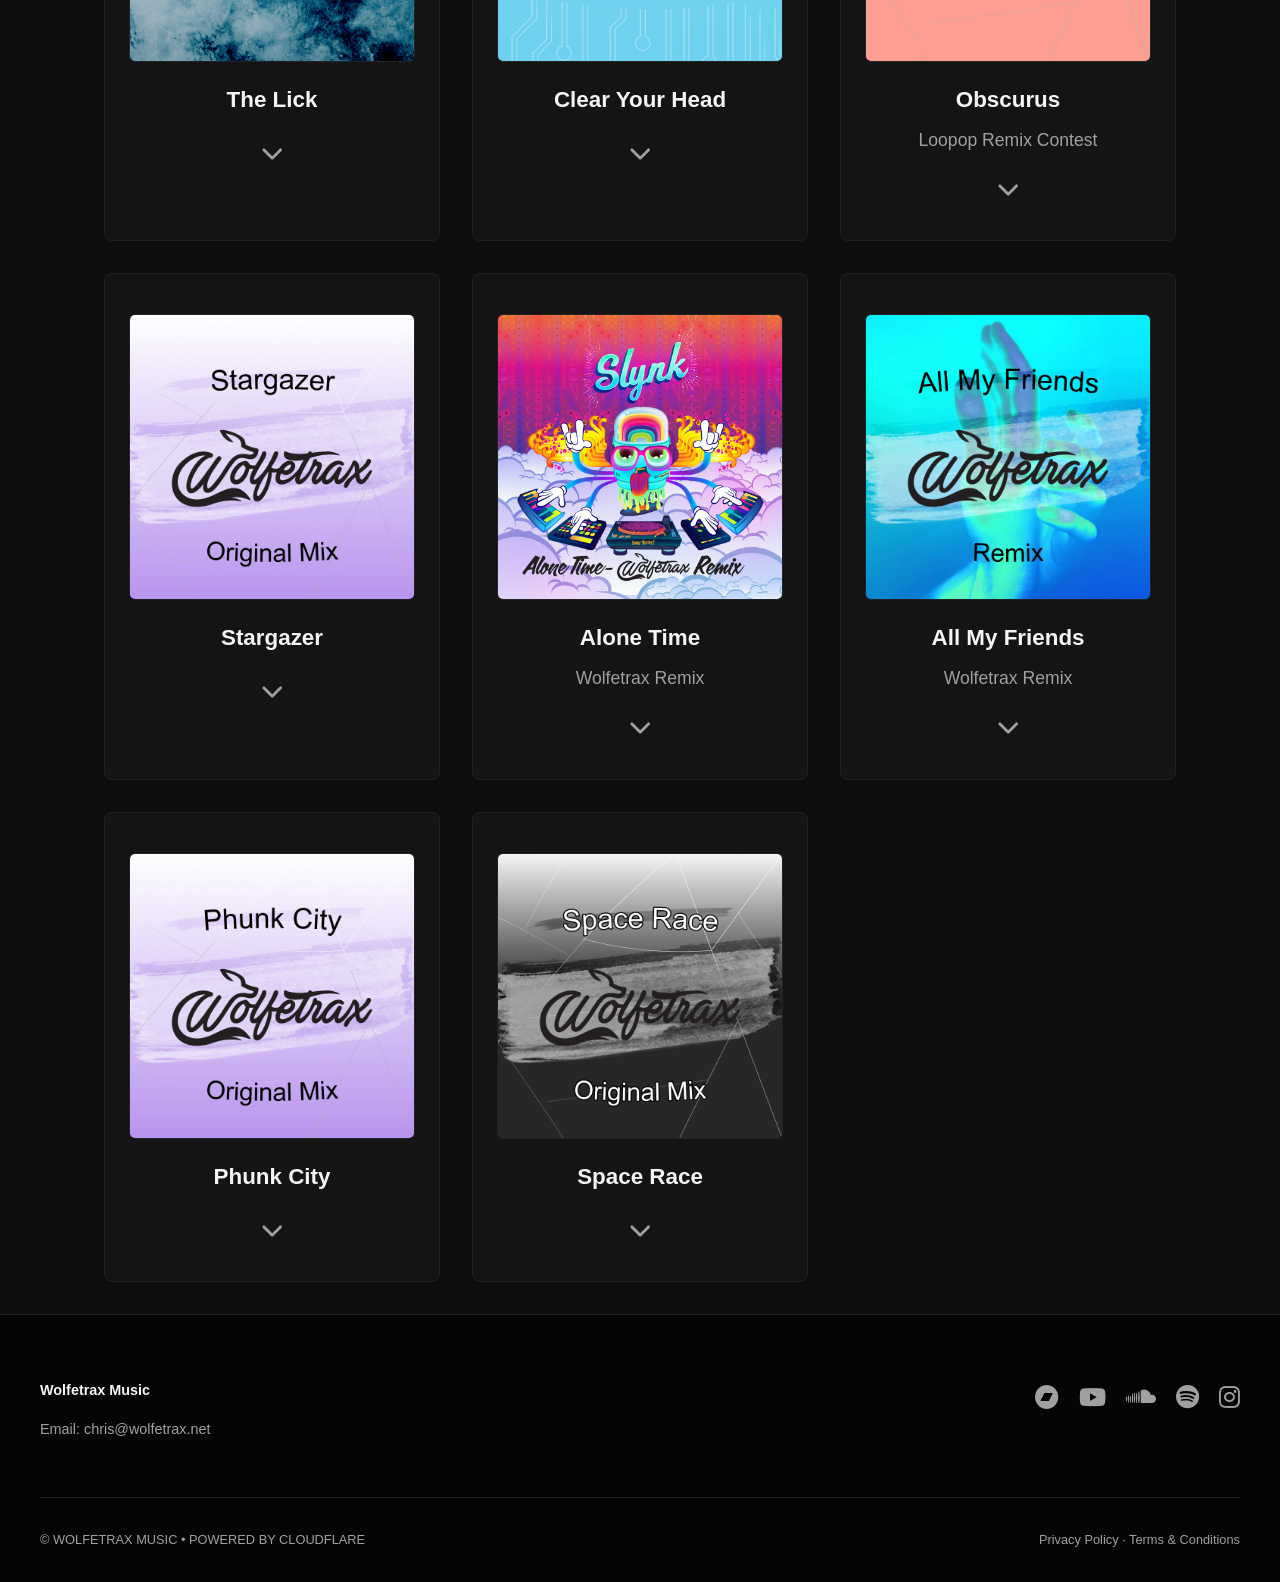
==== commit 35b2c57d: "Changed description on Obscurus" ====
--- a/index.html
+++ b/index.html
@@ -252,9 +252,7 @@
                 <div class="expandable-content">
                     <div class="expanded-grid">
                     <p class="project-description">Release Date: October 2021<br>This track has been on my mind for a few years. It's about chilling out and remembering to relax once in a while, and represents my struggle to do so for the past few months. This song is about clearing your head in order to perform at your best. I hope you can take away some lessons from my experiences with work ethic and all that, but until then, please enjoy this release to the fullest! 
-                    </p>
-                        <p class="project-description">I'll see you all next month with some more music :D</p>
-                    <p class="project-description">-Chris</p>
+                    <br>I'll see you all next month with some more music :D<br>-Chris</p>
                     <div class="project-links">
                         <a href="https://youtu.be/Zyb2UEw-WMU" class="btn btn-small">YouTube</a>
                         <!-- <a href="#" class="btn btn-small">Store Links</a> -->
@@ -371,7 +369,7 @@
 
                 <div class="expandable-content">
                     <div class="expanded-grid">
-                        <p class="project-description">Release Date: September 2019<br>Project Description goes here</p>
+                        <p class="project-description">Release Date: September 2019<br>Phunk City was a very fun project that, like many tracks, started out as a remix!</p>
                         <div class="project-links">
                             <a href="#" class="btn btn-small">YouTube</a>
                         <a href="https://wolfetrax.bandcamp.com/album/vip-mixes" class="btn btn-small">Bandcamp</a>
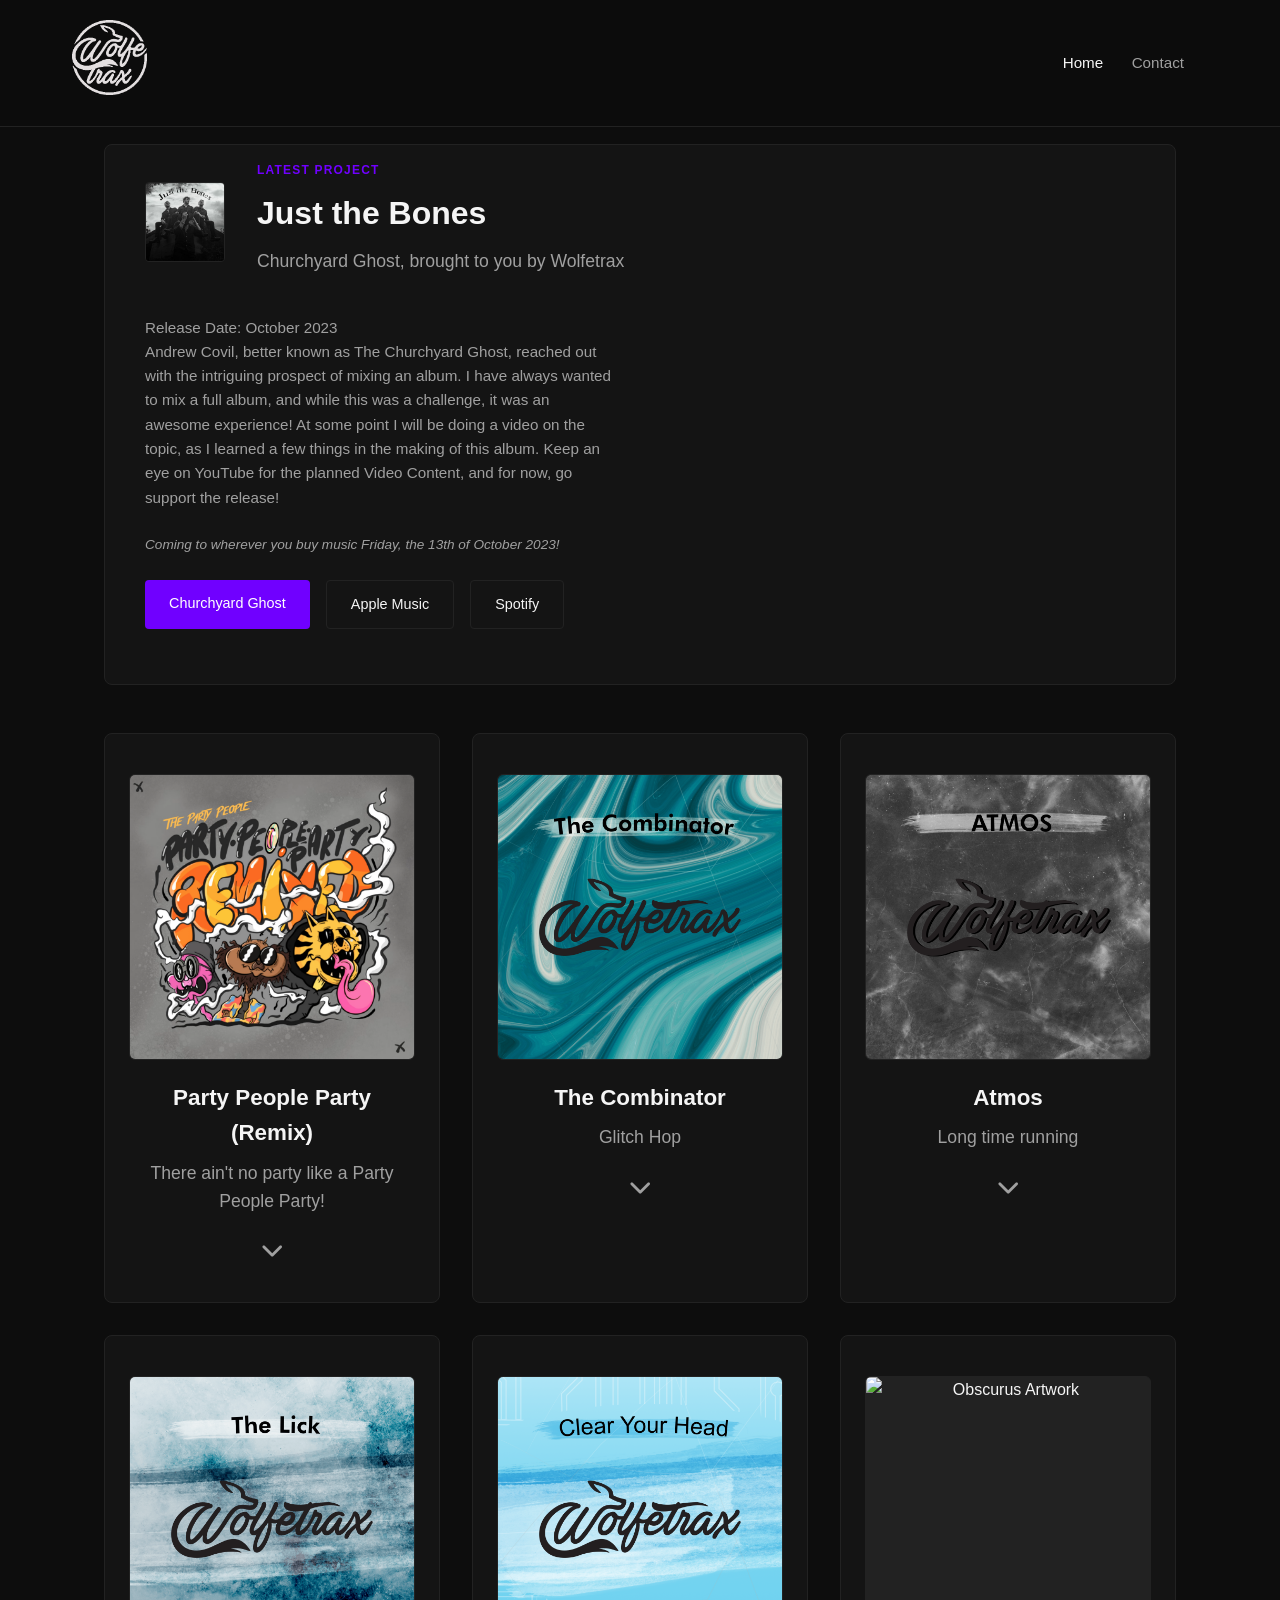
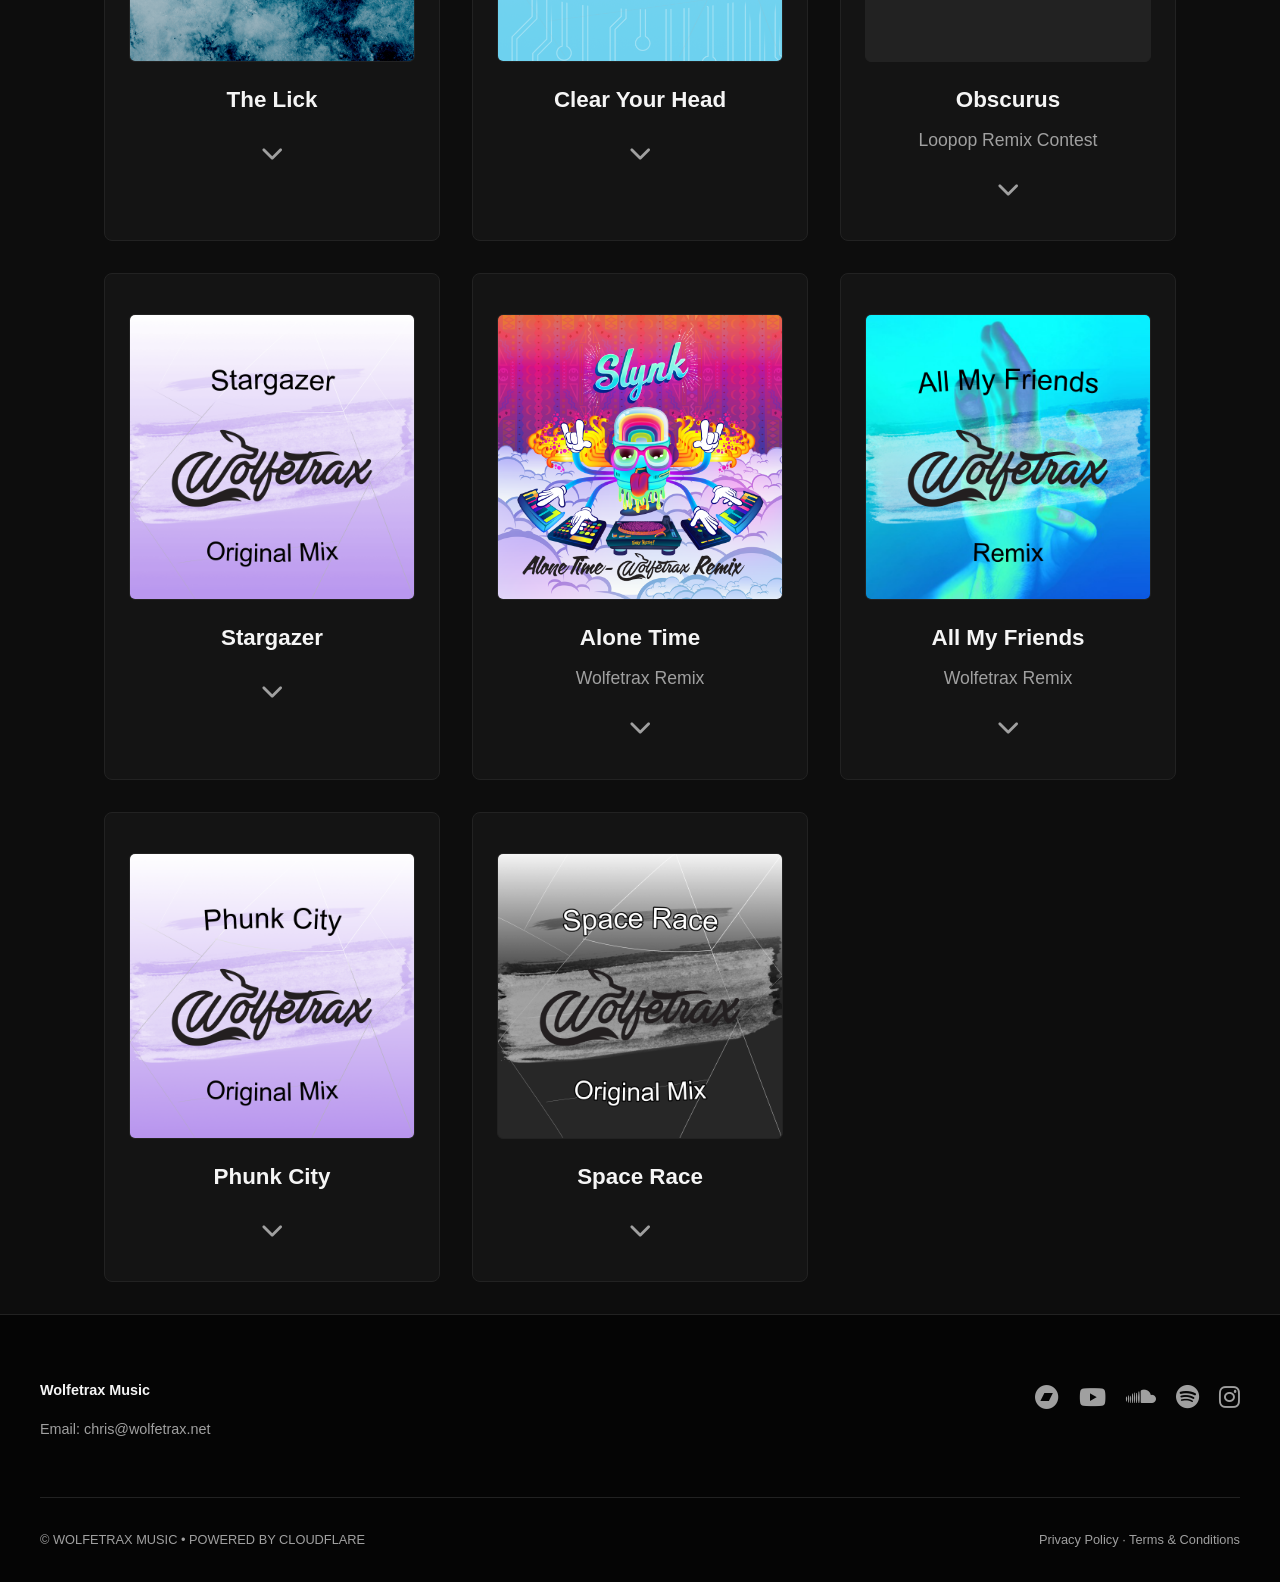
==== commit 9c81b040: "updating more files" ====
--- a/index.html
+++ b/index.html
@@ -40,7 +40,7 @@
         <article class="project-card featured static-track">
             <div class="static-header-layout">
                 <div class="track-header-layout">
-                    <img src="assets/albumart/JustTheBones/Churchyard Ghost Just the Bones Album Art Square 500x500.jpg" alt="Just the Bones Album Art" class="track-thumbnail">
+                    <img src="assets/albumart/Churchyard Ghost Just the Bones Album Art Square 500x500.jpg" alt="Just the Bones Album Art" class="track-thumbnail">
                     <div class="track-header-text">
                         <span class="project-category">Latest Project</span>
                         <h2 class="project-title">Just the Bones</h2>
@@ -97,7 +97,7 @@
             <article class="project-card expandable-track">
                 <div class="expandable-trigger">
                     <div class="track-header-layout vertical">
-                        <img src="assets/albumart/PartyPeopleParty/PPP WT Remix Album Art Square.png" alt="Party People Party Artwork" class="track-thumbnail large">
+                        <img src="assets/albumart/PPP WT Remix Album Art Square.png" alt="Party People Party Artwork" class="track-thumbnail large">
                         <div class="track-header-text">
                             <h3 class="project-title">Party People Party (Remix)</h3>
                             <p class="project-subtitle">There ain't no party like a Party People Party!</p>
@@ -126,7 +126,7 @@
             <article class="project-card expandable-track">
                 <div class="expandable-trigger">
                     <div class="track-header-layout vertical">
-                        <img src="assets/albumart/TheCombinator/Square Album Art Wolfetrax.png" alt="The Combinator Artwork" class="track-thumbnail large">
+                        <img src="assets/albumart/Square Album Art Wolfetrax.png" alt="The Combinator Artwork" class="track-thumbnail large">
                         <div class="track-header-text">
                             <h3 class="project-title">The Combinator</h3>
                             <p class="project-subtitle">Glitch Hop</p>
@@ -154,7 +154,7 @@
             <article class="project-card expandable-track">
                 <div class="expandable-trigger">
                     <div class="track-header-layout vertical">
-                        <img src="assets/albumart/Atmos/ATMOS Square Album Art 2160x2160.png" alt="Atmos Artwork" class="track-thumbnail large">
+                        <img src="assets/albumart/ATMOS Square Album Art 2160x2160.png" alt="Atmos Artwork" class="track-thumbnail large">
                         <div class="track-header-text">
                             <h3 class="project-title">Atmos</h3>
                             <p class="project-subtitle">Long time running</p>
@@ -181,7 +181,7 @@
             <article class="project-card expandable-track">
                 <div class="expandable-trigger">
                     <div class="track-header-layout vertical">
-                        <img src="assets/albumart/TheLick/The Lick Album Art 2160x2160.png" alt="The Lick Artwork" class="track-thumbnail large">
+                        <img src="assets/albumart/The Lick Album Art 2160x2160.png" alt="The Lick Artwork" class="track-thumbnail large">
                         <div class="track-header-text">
                             <h3 class="project-title">The Lick</h3>
                             <!-- <p class="project-subtitle">Glitch Hop</p> -->
@@ -209,7 +209,7 @@
             <article class="project-card expandable-track">
                 <div class="expandable-trigger">
                     <div class="track-header-layout vertical">
-                        <img src="assets/albumart/ClearYourHead/Square Album Art.png" alt="Clear Your Head Artwork" class="track-thumbnail large">
+                        <img src="assets/albumart/Clear Your Head Square Album Art.png" alt="Clear Your Head Artwork" class="track-thumbnail large">
                         <div class="track-header-text">
                             <h3 class="project-title">Clear Your Head</h3>
                             <!-- <p class="project-subtitle">Glitch Hop</p> -->
@@ -238,7 +238,7 @@
             <article class="project-card expandable-track">
                 <div class="expandable-trigger">
                     <div class="track-header-layout vertical">
-                        <img src="assets/albumart/Obscurus/Obscurus.avif" alt="Obscurus Artwork" class="track-thumbnail large">
+                        <img src="#" alt="Obscurus Artwork" class="track-thumbnail large">
                         <div class="track-header-text">
                             <h3 class="project-title">Obscurus</h3>
                             <p class="project-subtitle">Loopop Remix Contest</p>
@@ -266,7 +266,7 @@
             <article class="project-card expandable-track">
                 <div class="expandable-trigger">
                     <div class="track-header-layout vertical">
-                        <img src="assets/albumart/Stargazer/Stargazer Original Mix Artwork.png" alt="Stargazer Artwork" class="track-thumbnail large">
+                        <img src="assets/albumart/Stargazer Original Mix Artwork.png" alt="Stargazer Artwork" class="track-thumbnail large">
                         <div class="track-header-text">
                             <h3 class="project-title">Stargazer</h3>
                             <!-- <p class="project-subtitle">Original Mix</p> -->
@@ -300,7 +300,7 @@
             <article class="project-card expandable-track">
                 <div class="expandable-trigger">
                     <div class="track-header-layout vertical">
-                        <img src="assets/albumart/AloneTime/Alone Time WT Remix Artwork.png" alt="Alone Time Artwork" class="track-thumbnail large">
+                        <img src="assets/albumart/Alone Time WT Remix Artwork.png" alt="Alone Time Artwork" class="track-thumbnail large">
                         <div class="track-header-text">
                             <h3 class="project-title">Alone Time</h3>
                             <p class="project-subtitle">Wolfetrax Remix</p>
@@ -327,7 +327,7 @@
             <article class="project-card expandable-track">
                 <div class="expandable-trigger">
                     <div class="track-header-layout vertical">
-                        <img src="assets/albumart/AMF/All My Friends Wolfetrax Remix Artwork.png" alt="AMF Artwork" class="track-thumbnail large">
+                        <img src="assets/albumart/All My Friends Wolfetrax Remix Artwork.png" alt="AMF Artwork" class="track-thumbnail large">
                         <div class="track-header-text">
                             <h3 class="project-title">All My Friends</h3>
                             <p class="project-subtitle">Wolfetrax Remix</p>
@@ -355,7 +355,7 @@
             <article class="project-card expandable-track">
                 <div class="expandable-trigger">
                     <div class="track-header-layout vertical">
-                        <img src="assets/albumart/PhunkCity/Phunk City Original Mix Artwork.png" alt="Project Artwork" class="track-thumbnail large">
+                        <img src="assets/albumart/Phunk City Original Mix Artwork.png" alt="Project Artwork" class="track-thumbnail large">
                         <div class="track-header-text">
                             <h3 class="project-title">Phunk City</h3>
                             <!-- <p class="project-subtitle">Project Subtitle</p>
@@ -384,7 +384,7 @@
             <article class="project-card expandable-track">
                 <div class="expandable-trigger">
                     <div class="track-header-layout vertical">
-                        <img src="assets/albumart/SpaceRace/Space Race Original Mix Artwork.png" alt="Project Artwork" class="track-thumbnail large">
+                        <img src="assets/albumart/Space Race Original Mix Artwork.png" alt="Project Artwork" class="track-thumbnail large">
                         <div class="track-header-text">
                             <h3 class="project-title">Space Race</h3>
                         </div>
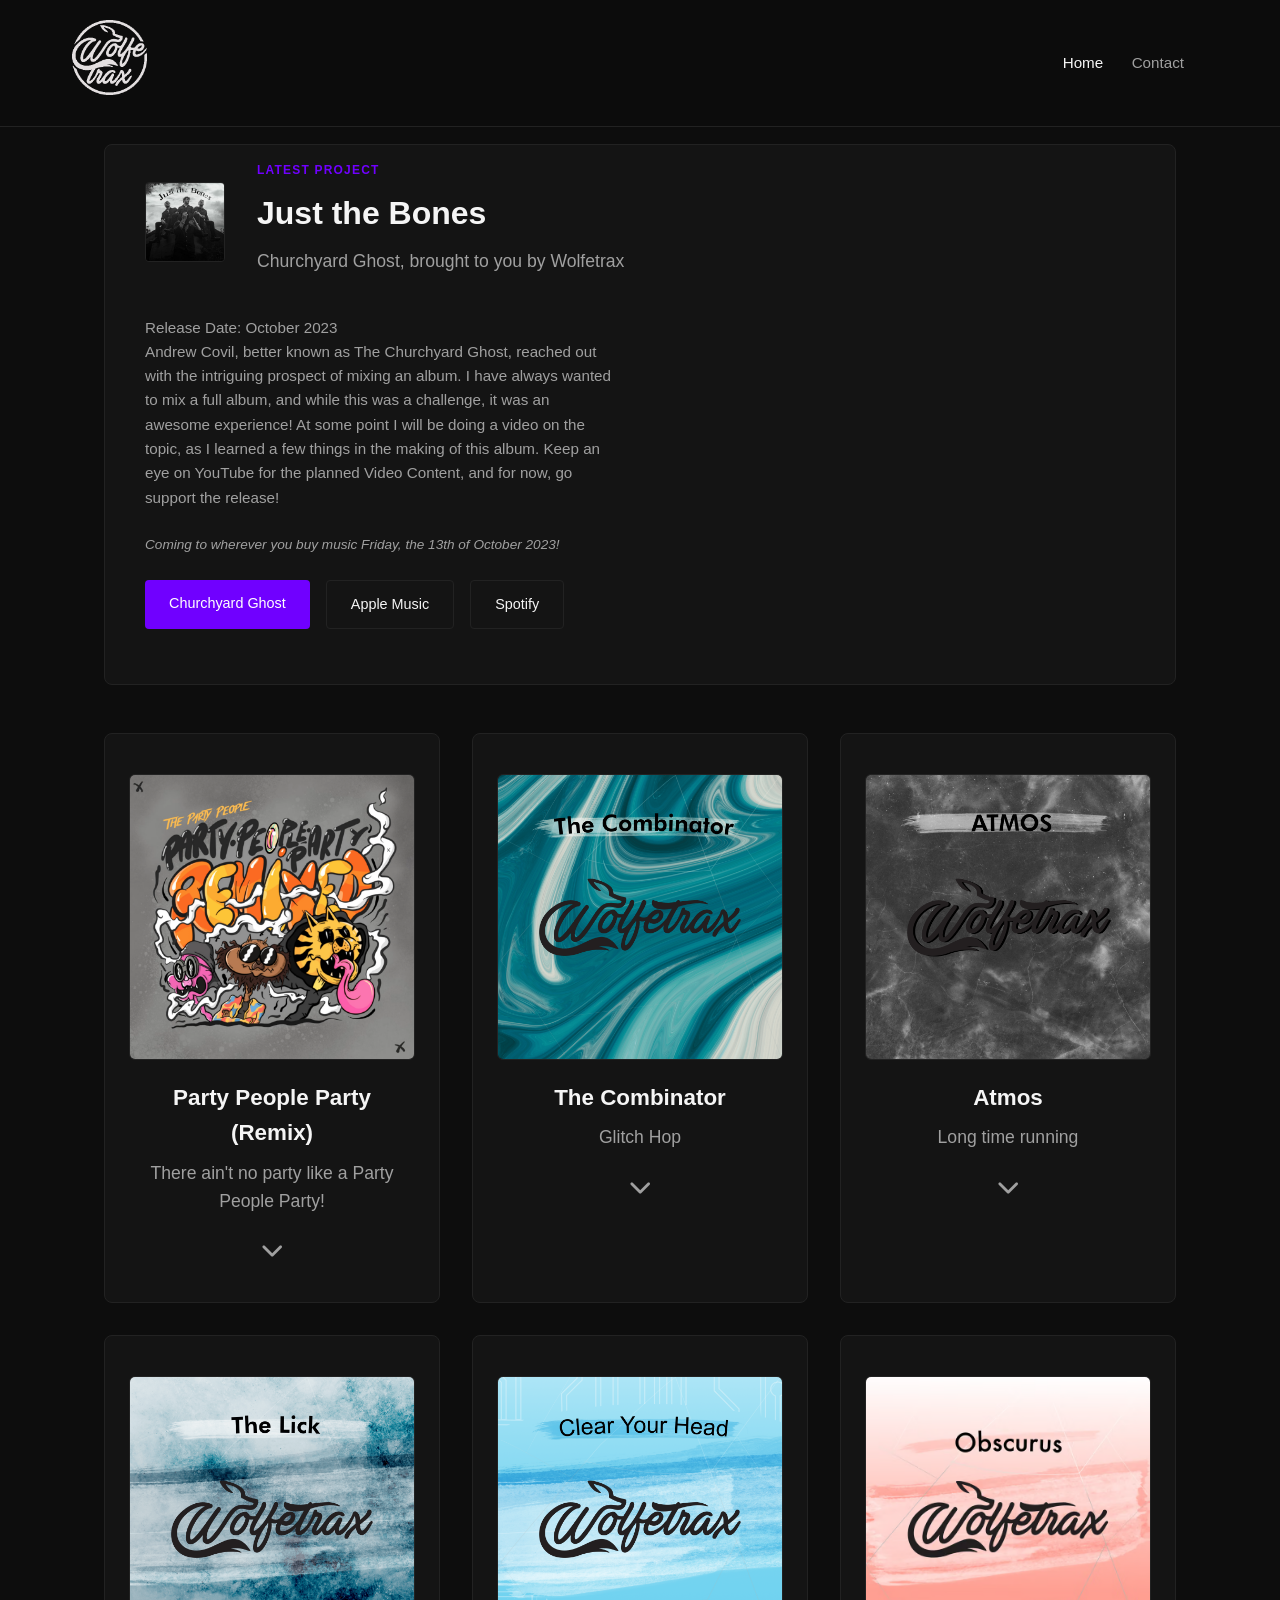
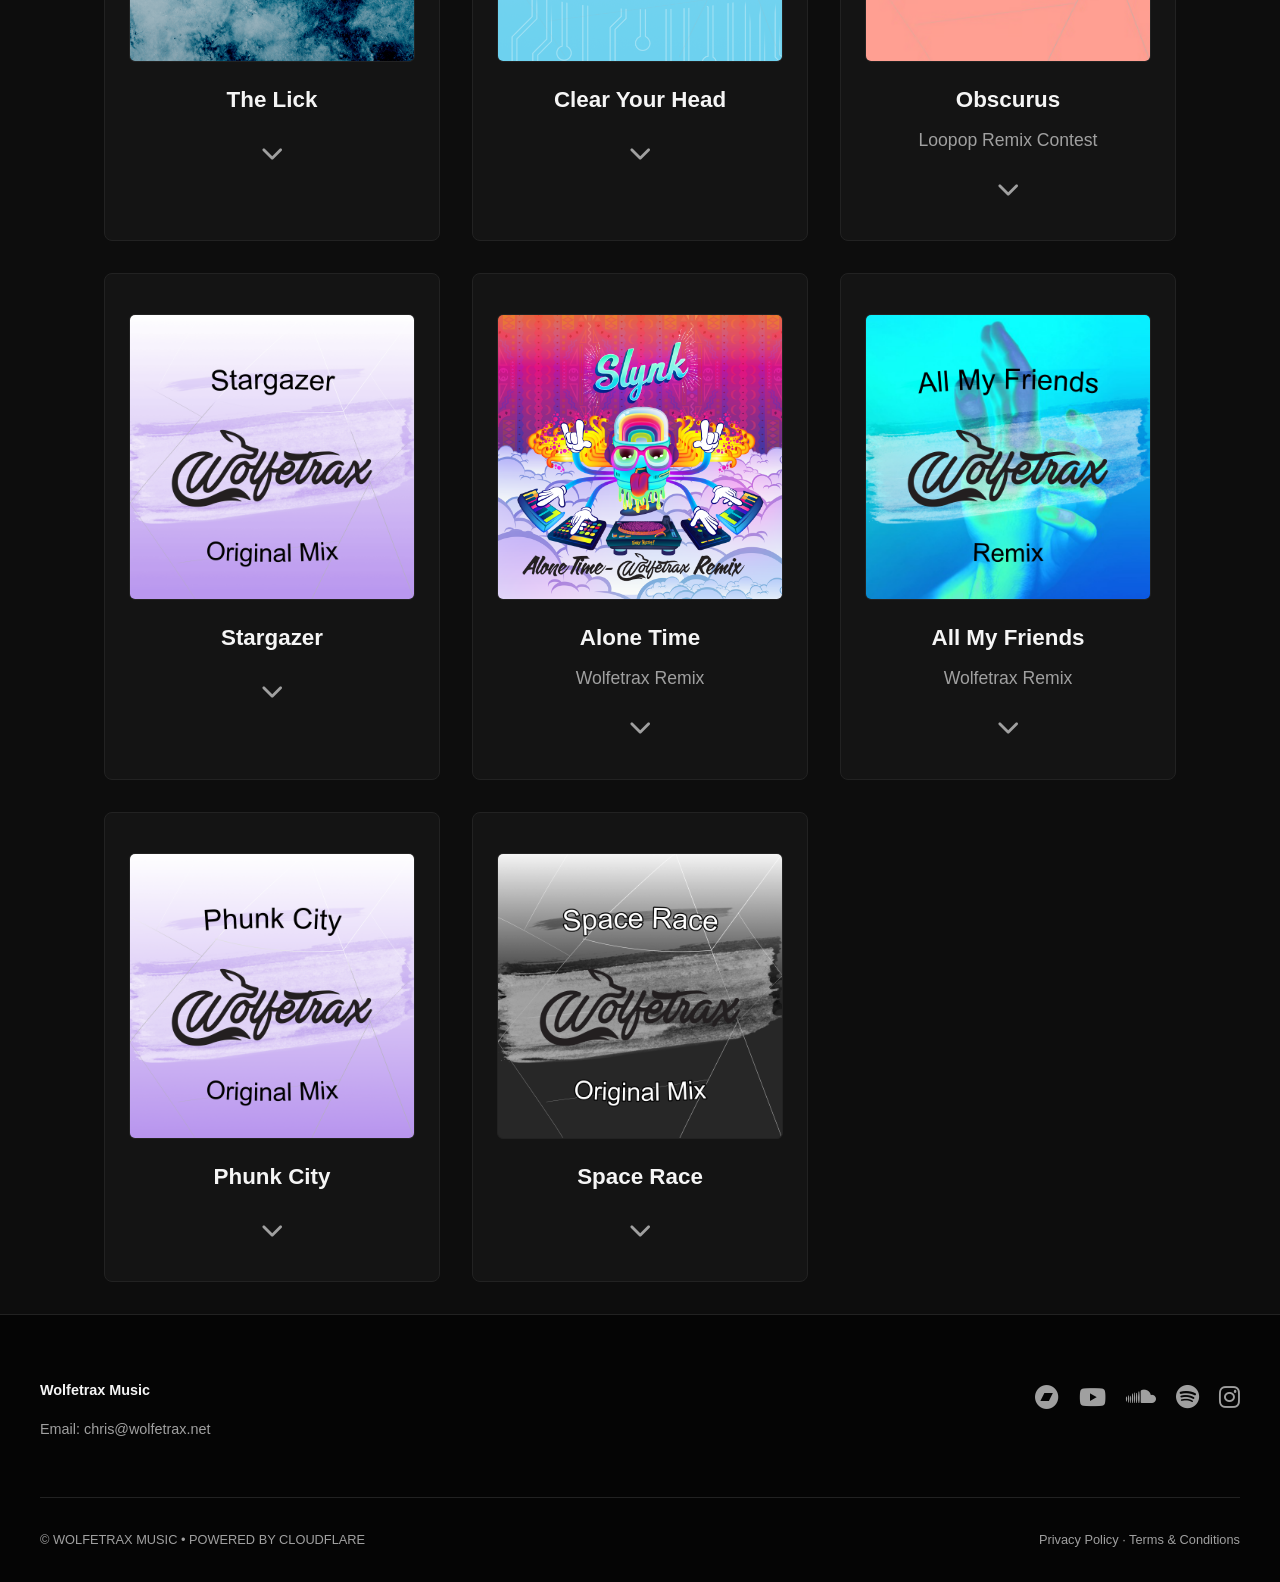
==== commit 0dc5a25a: "obscurus fixed" ====
--- a/index.html
+++ b/index.html
@@ -238,7 +238,7 @@
             <article class="project-card expandable-track">
                 <div class="expandable-trigger">
                     <div class="track-header-layout vertical">
-                        <img src="#" alt="Obscurus Artwork" class="track-thumbnail large">
+                        <img src="assets/albumart/Obscurus Album Art Square.png" alt="Obscurus Artwork" class="track-thumbnail large">
                         <div class="track-header-text">
                             <h3 class="project-title">Obscurus</h3>
                             <p class="project-subtitle">Loopop Remix Contest</p>
